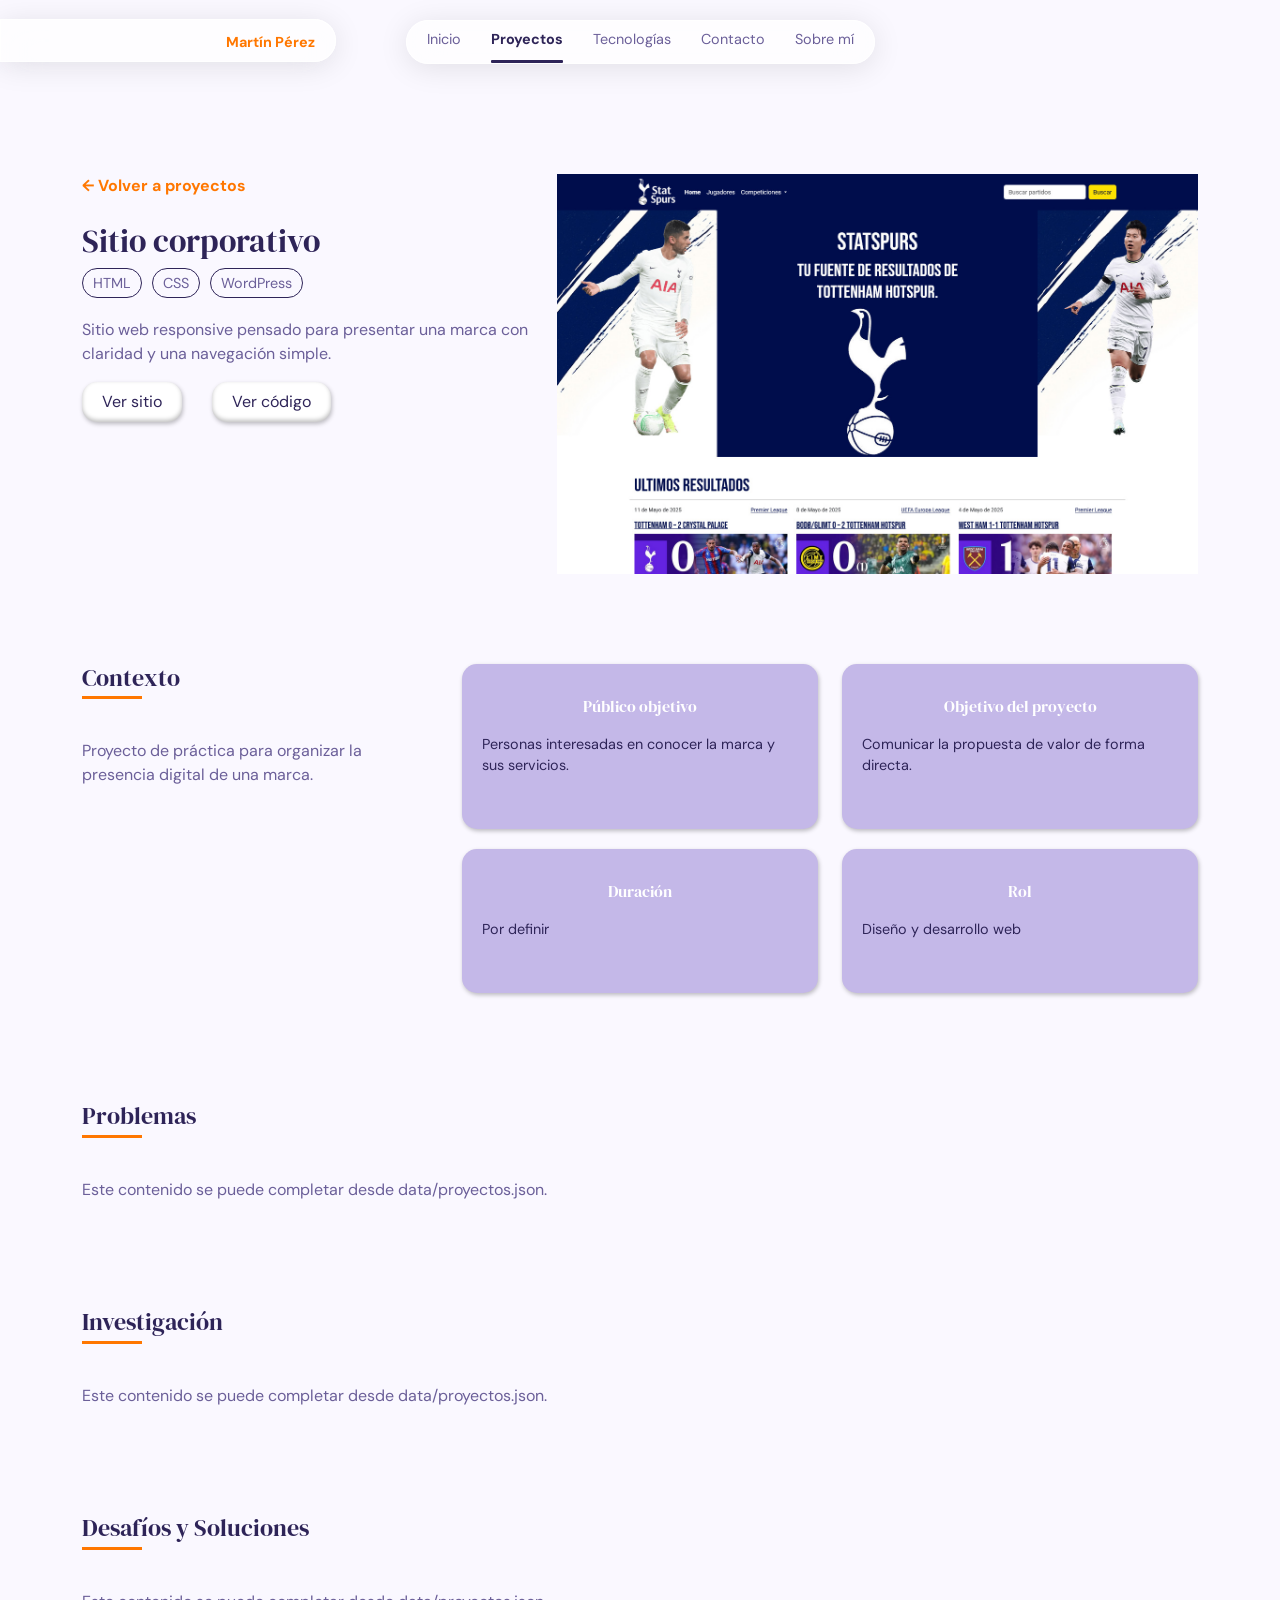
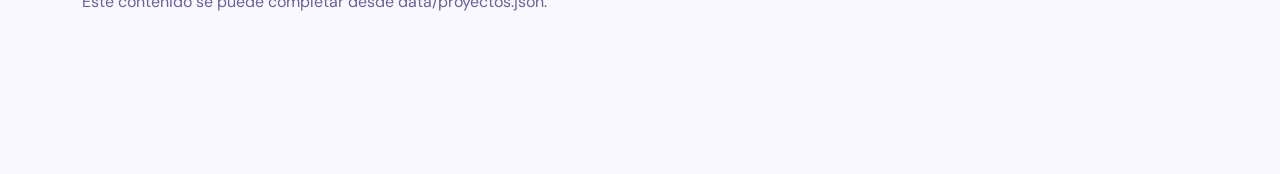
==== proyecto.html @ 92082eac "migrar portafolio de WordPress a HTML y JSON" ====
<!DOCTYPE html>
<html lang="es"><head><meta charset="UTF-8"><meta name="viewport" content="width=device-width, initial-scale=1.0"><title>Proyecto · Martín Pérez</title><link rel="preconnect" href="https://fonts.googleapis.com"><link rel="preconnect" href="https://fonts.gstatic.com" crossorigin><link href="https://fonts.googleapis.com/css2?family=DM+Sans:ital,opsz,wght@0,9..40,100..1000;1,9..40,100..1000&family=DM+Serif+Display:ital@0;1&display=swap" rel="stylesheet"><link href="https://cdn.jsdelivr.net/npm/bootstrap@5.3.8/dist/css/bootstrap.min.css" rel="stylesheet"><link rel="stylesheet" href="assets/estilo.css"></head>
<body><header><span class="logo"><a class="p-mediano" href="index.html">Martín Pérez</a></span><div class="container"><div class="header-inner"><nav><ul class="list-unstyled d-flex mb-0 align-items-center"><li><a class="p-mediano" href="index.html">Inicio</a></li><li><a class="p-mediano active" href="proyectos.html">Proyectos</a></li><li><a class="p-mediano" href="index.html#tecnologias">Tecnologías</a></li><li><a class="p-mediano" href="index.html#contacto">Contacto</a></li><li><a class="p-mediano" href="sobre-mi.html">Sobre mí</a></li></ul></nav></div></div></header><main><div class="container mt-4" data-detalle-proyecto><p>Cargando proyecto...</p></div></main><footer class="footer-principal mt-4"><div class="container"><div class="row justify-content-center"><div class="col-auto"><p class="footer-texto">Martín Pérez · Diseño y Desarrollo Web - <span class="footer-año">2026</span></p></div></div></div></footer><script src="assets/app.js" defer></script></body></html>
---- assets/estilo.css ----
@charset "UTF-8";
h1,
h2,
h3,
h4,
h5,
h6 {
  font-family: "DM Serif Display", serif;
  color: #2E2458;
  letter-spacing: 1.5;
}
h1 h1,
h2 h1,
h3 h1,
h4 h1,
h5 h1,
h6 h1 {
  font-size: 2.5rem;
}
h1 h2,
h2 h2,
h3 h2,
h4 h2,
h5 h2,
h6 h2 {
  font-size: 2rem;
}
h1 h3,
h2 h3,
h3 h3,
h4 h3,
h5 h3,
h6 h3 {
  font-size: 1.8rem;
}

p,
.p-mediano,
.p-pequeno,
.p-titulo {
  font-family: "DM Sans", sans-serif;
  color: #6B5F99;
}

.p-titulo {
  font-size: 1.5rem !important;
  color: #2E2458;
}

p {
  font-size: 1.1rem !important;
}

.p-mediano,
main a, .boton-detalle {
  font-size: 1rem !important;
}

main a, .boton-detalle {
  color: #FF7700 !important;
  font-weight: bold;
}
main a:hover, .boton-detalle:hover {
  color: #2E2458 !important;
}

.p-pequeno,
header a {
  font-size: 0.8rem !important;
}

.mt-5 {
  margin-top: 20vh !important;
}

.mt-4 {
  margin-top: 10vh !important;
}

@media (max-width: 1400px) {
  h1 {
    font-size: 2rem !important;
  }
  h2 {
    font-size: 1.5rem !important;
  }
  h3 {
    font-size: 1.2rem !important;
  }
  p,
  a {
    font-size: 1rem !important;
  }
  .p-titulo {
    font-size: 1.2rem !important;
  }
  .p-mediano,
  .p-pequeno {
    font-size: 0.9rem !important;
  }
}
header {
  position: sticky !important;
  top: 0;
  z-index: 2;
}

.texto-tarjeta-problemas {
  padding: 20px 20px 20px 20px;
}

* {
  margin: 0;
  padding: 0;
  box-sizing: border-box;
}

body {
  background-color: #FAF8FF;
}

header {
  padding: 1.25rem 0;
  position: relative;
}
header .logo {
  position: absolute;
  top: 50%;
  transform: translateY(-50%);
  z-index: 3;
}
header .logo a {
  font-family: "DM Sans", sans-serif;
  color: #FF7700;
  font-weight: bold;
  text-decoration: none;
  /* From https://css.glass */
  background: rgba(255, 255, 255, 0.7);
  box-shadow: 0 4px 30px rgba(0, 0, 0, 0.1);
  backdrop-filter: blur(20px);
  -webkit-backdrop-filter: blur(20px);
  border: 1px solid rgb(255, 255, 255);
  border-top-right-radius: 50px;
  border-bottom-right-radius: 50px;
  padding: 13px 20px 10px 25vh;
}
header .logo a:hover {
  background-color: #C4B8E8;
  color: rgb(64.9193548387, 50.8064516129, 124.1935483871);
  transition: all 0.3s ease;
}
header .container .header-inner {
  display: flex;
  justify-content: center;
  align-items: center;
  position: relative;
}
header .container nav {
  /* From https://css.glass */
  background: rgba(255, 255, 255, 0.7);
  border-radius: 50px;
  box-shadow: 0 4px 30px rgba(0, 0, 0, 0.1);
  backdrop-filter: blur(20px);
  -webkit-backdrop-filter: blur(20px);
  border: 1px solid rgb(255, 255, 255);
  padding: 6px 20px;
  z-index: 2;
}
header .container nav ul {
  margin-bottom: 0;
  gap: 30px;
}
header .container nav a {
  font-family: "DM Sans", sans-serif;
  color: #6B5F99;
  text-decoration: none;
  transition: background 0.2s;
  position: relative;
  display: inline-block;
  padding-bottom: 6px;
}
header .container nav a:hover {
  color: #FF7700 !important;
}
header .container nav a:hover::after {
  content: "";
  position: absolute;
  left: 0;
  bottom: -6px;
  width: 100%;
  height: 3px;
  background-color: #FF7700 !important;
  border-radius: 1px;
}
header .container nav a.active {
  font-weight: bold;
  color: #2E2458;
}
header .container nav a.active::after {
  content: "";
  position: absolute;
  left: 0;
  bottom: -6px;
  width: 100%;
  height: 3px;
  background-color: #2E2458;
  border-radius: 1px;
}
header .container nav .icono-idioma {
  height: 22px;
  border-radius: 3px;
  vertical-align: middle;
}
header .btn-menu {
  display: none;
  flex-direction: column;
  justify-content: center;
  gap: 5px;
  width: 40px;
  height: 40px;
  background: transparent;
  border: none;
  cursor: pointer;
  z-index: 3;
  position: absolute;
  right: 15px;
  top: 50%;
  transform: translateY(-50%);
}
header .btn-menu span {
  display: block;
  width: 100%;
  height: 3px;
  background-color: #6B5F99;
  border-radius: 2px;
  transition: transform 0.3s ease, opacity 0.3s ease;
}
header .btn-menu.abierto span:nth-child(1) {
  transform: translateY(8px) rotate(45deg);
}
header .btn-menu.abierto span:nth-child(2) {
  opacity: 0;
}
header .btn-menu.abierto span:nth-child(3) {
  transform: translateY(-8px) rotate(-45deg);
}
@media (max-width: 768px) {
  header .logo a {
    padding: 13px 20px 10px 25px;
    font-size: 0.9rem;
  }
  header .btn-menu {
    display: flex;
  }
  header .container .header-inner nav {
    display: none;
    position: absolute;
    top: calc(100% + 10px);
    left: 0;
    right: 0;
    width: 90%;
    margin: 0 auto;
  }
  header .container .header-inner nav ul {
    flex-direction: column;
    align-items: flex-start;
    gap: 12px;
  }
  header .container .header-inner nav.abierto {
    display: block;
  }
}

main a {
  color: #FF7700;
  text-decoration: none;
  font-family: "DM Sans", sans-serif;
  transition: color 0.2s;
  font-weight: bold;
}
main a:hover {
  color: #2E2458;
}
main p,
main span {
  font-weight: 400;
}
main .fotomia-main {
  width: 100%;
  max-height: 400px;
  border-radius: 15px;
  -o-object-fit: cover;
     object-fit: cover;
  box-shadow: 1px 2px 4px 0px rgba(0, 0, 0, 0.25);
}

.botones-hero {
  gap: 1.875rem;
}

button {
  background-color: #fff;
  color: #2E2458;
  border: none;
  padding: 8px 20px;
  font-family: "DM Sans", sans-serif;
  font-size: 1rem;
  cursor: pointer;
  transition: background 0.2s;
  border-radius: 15px;
}
button:hover {
  background-color: #FF7700;
  color: #fff;
}
button {
  box-shadow: 1px 2px 4px 0px rgba(0, 0, 0, 0.25), inset 0px -2px 4px 0px rgba(0, 0, 0, 0.25);
}

.seccion-proyectos {
  margin-top: 20px;
}

.container-tecnologias {
  padding: 40px 0;
}
.container-tecnologias .ul-tecnologias {
  list-style: none;
  padding-left: 40px;
  margin: 0;
  position: relative;
}
.container-tecnologias .ul-tecnologias::before {
  content: "";
  position: absolute;
  left: 10px;
  top: 15px;
  bottom: 15px;
  width: 2px;
  background-color: #2f2a63;
}
.container-tecnologias .ul-tecnologias .indicador-tecnologia {
  position: absolute;
  width: 18px;
  height: 18px;
  border-radius: 50%;
  background-color: #FF7700;
  left: 2px;
  transform: translateY(-50%);
  transition: top 0.35s cubic-bezier(0.65, 0, 0.35, 1);
  z-index: 1;
}
.container-tecnologias li {
  font-family: "DM Sans", sans-serif;
  color: #2E2458;
  margin-bottom: 40px;
  position: relative;
  cursor: pointer;
  transition: opacity 0.2s ease;
}
.container-tecnologias li p {
  color: #2E2458;
  transition: color 0.3s ease;
}
.container-tecnologias li p.active {
  color: #FF7700;
  font-weight: bold;
}
.container-tecnologias li.active {
  color: #FF7700;
  font-weight: bold;
}

h2 {
  margin-bottom: 40px;
}
h2::after {
  content: "";
  display: block;
  width: 60px;
  height: 3px;
  background-color: #FF7700;
  margin-top: 4px;
}

.h2-centrado::after {
  content: "";
  display: block;
  width: 60px;
  height: 3px;
  background-color: #FF7700;
  margin-top: 4px;
  margin-left: 44%;
}

.tarjeta-proyecto.tarjeta-intereses {
  background-color: #C4B8E8;
  height: 98%;
  position: relative;
}
.tarjeta-proyecto.tarjeta-intereses .subtitulo {
  color: #fff !important;
}
.tarjeta-proyecto.tarjeta-intereses p {
  color: #2E2458 !important;
}
.tarjeta-proyecto .categoria {
  position: absolute;
  font-family: "DM Sans", sans-serif;
  color: #fff;
  padding: 8px 20px;
  background-color: #6B5F99;
  border-radius: 50px;
  top: 20px;
  right: 20px;
}
.tarjeta-proyecto h3 {
  margin-bottom: 10px;
}
.tarjeta-proyecto {
  position: relative;
}
.tarjeta-proyecto .texto-tarjeta-proyecto {
  padding: 0px 20px 0px 20px;
}
.tarjeta-proyecto .texto-tarjeta-sobre-mi {
  padding: 30px 20px 30px 20px;
}
.tarjeta-proyecto .texto-tarjeta-intereses {
  padding: 30px 20px 40px 20px;
}
.tarjeta-proyecto {
  background-color: #EDE9F8;
  border-radius: 15px;
  box-shadow: 0px 4px 8px rgba(0, 0, 0, 0.1);
}
.tarjeta-proyecto img {
  width: 100%;
  height: 300px;
  -o-object-fit: cover;
     object-fit: cover;
  padding-bottom: 20px;
  -o-object-position: top;
     object-position: top;
}
.tarjeta-proyecto .tags-tarjeta {
  margin-bottom: 20px !important;
  gap: 10px;
  font-family: "DM Sans", sans-serif;
  color: #6B5F99;
}
.tarjeta-proyecto .tags-tarjeta li {
  padding: 2px 10px;
  border: 1px solid #2E2458;
  border-radius: 50px;
}
.tarjeta-proyecto {
  box-shadow: 1px 2px 4px 0px rgba(0, 0, 0, 0.25);
}

.background-tecnologias {
  background: url("../assets/img/fondo-tecnologias.png");
  width: 100vw;
}

.tarjeta-tecnologia {
  background-color: #fff;
}
.tarjeta-tecnologia p {
  font-family: "DM Serif Display", serif;
  color: #2E2458 !important;
}
.tarjeta-tecnologia .p-mediano,
.tarjeta-tecnologia .p-pequeno {
  font-family: "DM Sans", sans-serif;
  color: #6B5F99 !important;
}
.tarjeta-tecnologia {
  border-radius: 15px;
  padding: 20px;
  box-shadow: 0px 4px 8px rgba(0, 0, 0, 0.1);
}
.tarjeta-tecnologia h4 {
  margin-bottom: 10px;
}
.tarjeta-tecnologia p {
  color: #6B5F99;
}
.tarjeta-tecnologia .barra-progreso-container {
  width: 100%;
  height: 4px;
  background-color: #EDE9F8;
  border-radius: 2px;
  margin-top: 8px;
}
.tarjeta-tecnologia .barra-progreso-container .barra-progreso {
  height: 100%;
  background-color: #2E2458;
  border-radius: 2px;
  transition: width 0.4s ease;
}

.tarjeta-contacto {
  background-color: #EDE9F8;
  color: #6B5F99;
  font-family: "DM Sans", sans-serif;
  border-radius: 15px;
  padding: 40px 80px;
  box-shadow: 1px 2px 4px 0px rgba(0, 0, 0, 0.25);
}
.tarjeta-contacto h2 {
  margin-bottom: 10px;
}
.tarjeta-contacto p {
  color: #6B5F99;
}
.tarjeta-contacto a {
  color: #2E2458;
  text-decoration: none;
  transition: color 0.2s;
  font-size: 1rem;
}
.tarjeta-contacto a:hover {
  color: #FF7700;
}
.tarjeta-contacto label {
  font-weight: bold;
}
.tarjeta-contacto .campo-contacto {
  width: 100%;
  border: 1.5px solid #dde1f0;
  border-radius: 8px;
  padding: 10px 14px;
  font-family: "DM Sans", sans-serif;
  font-size: 0.9rem;
  color: #2E2458;
  background-color: #fff;
  transition: border-color 0.2s ease;
  outline: none;
  resize: none;
  border-color: #6B5F99;
}
.tarjeta-contacto .campo-contacto:focus {
  border-color: #FF7700;
}

.campo-contacto-row {
  margin-top: 40px;
}

.footer-texto {
  /* From https://css.glass */
  background: rgb(46, 36, 88);
  border-radius: 50px;
  box-shadow: 0 4px 30px rgba(0, 0, 0, 0.1);
  backdrop-filter: blur(5px);
  -webkit-backdrop-filter: blur(5px);
  border: 1px solid rgba(46, 36, 88, 0.3);
  color: #fff;
  padding: 6px 20px;
}
.footer-texto ul {
  margin-bottom: 0;
  gap: 30px;
}
.footer-texto a {
  font-family: "DM Sans", sans-serif;
  color: #6B5F99;
  text-decoration: none;
  transition: background 0.2s;
  position: relative;
  display: inline-block;
  padding-bottom: 6px;
}
.footer-texto a:hover {
  color: #FF7700 !important;
}
.footer-texto a:hover::after {
  content: "";
  position: absolute;
  left: 0;
  bottom: -6px;
  width: 100%;
  height: 3px;
  background-color: #FF7700 !important;
  border-radius: 1px;
}
.footer-texto a.active {
  font-weight: bold;
  color: #2E2458;
}
.footer-texto a.active::after {
  content: "";
  position: absolute;
  left: 0;
  bottom: -6px;
  width: 100%;
  height: 3px;
  background-color: #2E2458;
  border-radius: 1px;
}
.footer-texto .footer-año {
  color: #FF7700;
}

button.active {
  background-color: #FF7700;
  color: #fff;
}

.active {
  color: #FF7700;
}

.inactive {
  color: grey;
}

#tecnologias,
#contacto,
#Contexto,
#Desafios,
#Problemas,
#Investigacion {
  /* Empuja el freno del scroll 25% antes de llegar a la sección */
  scroll-margin-top: 25vh;
}

.subtitulo {
  font-family: "DM Serif Display", serif;
  color: #2E2458;
}

.icono-intereses {
  position: absolute !important;
  bottom: 13px !important;
  right: 13px !important;
  z-index: -1;
}

.tags-tarjeta {
  margin-bottom: 20px !important;
  gap: 10px;
  font-family: "DM Sans", sans-serif;
  color: #6B5F99;
}
.tags-tarjeta li {
  padding: 2px 10px;
  border: 1px solid #2E2458;
  border-radius: 50px;
}

.foto-main-proyecto {
  width: 100%;
  max-height: 400px;
  -o-object-fit: cover;
     object-fit: cover;
  -o-object-position: top;
     object-position: top;
}

.tarjeta-intereses.tarjeta-intereses {
  background-color: #C4B8E8;
  height: 98%;
  position: relative;
}
.tarjeta-intereses.tarjeta-intereses .subtitulo {
  color: #fff !important;
}
.tarjeta-intereses.tarjeta-intereses p {
  color: #2E2458 !important;
}
.tarjeta-intereses.tarjeta-intereses {
  z-index: 1;
}
.tarjeta-intereses .categoria {
  position: absolute;
  font-family: "DM Sans", sans-serif;
  color: #fff;
  padding: 8px 20px;
  background-color: #6B5F99;
  border-radius: 50px;
  top: 20px;
  right: 20px;
}
.tarjeta-intereses h3 {
  margin-bottom: 10px;
}
.tarjeta-intereses {
  position: relative;
}
.tarjeta-intereses .texto-tarjeta-proyecto {
  padding: 0px 20px 0px 20px;
}
.tarjeta-intereses .texto-tarjeta-sobre-mi {
  padding: 30px 20px 30px 20px;
}
.tarjeta-intereses .texto-tarjeta-intereses {
  padding: 30px 20px 40px 20px;
}
.tarjeta-intereses {
  background-color: #EDE9F8;
  border-radius: 15px;
  box-shadow: 0px 4px 8px rgba(0, 0, 0, 0.1);
}
.tarjeta-intereses .tags-tarjeta {
  margin-bottom: 20px !important;
  gap: 10px;
  font-family: "DM Sans", sans-serif;
  color: #6B5F99;
}
.tarjeta-intereses .tags-tarjeta li {
  padding: 2px 10px;
  border: 1px solid #2E2458;
  border-radius: 50px;
}
.tarjeta-intereses {
  box-shadow: 1px 2px 4px 0px rgba(0, 0, 0, 0.25);
}

.numero-problema {
  background-color: #2E2458;
  color: #fff;
  padding: 1px 8px;
  border-radius: 100%;
}

.problemas-slider {
  padding: 1rem 3rem;
}

.swiper-slide {
  height: auto;
}

.tarjeta-proyecto {
  height: 100%;
}

.swiper-button-prev {
  margin-left: 15vh !important;
  color: #FF7700 !important;
}

.swiper-button-next {
  margin-right: 15vh !important;
  color: #FF7700 !important;
}

.galeria-proyecto-slider {
  padding: 3rem 0;
}

.galeria-proyecto-slider .swiper-slide {
  width: 350px;
  transition: 0.4s ease;
}

.galeria-proyecto-slider .swiper-slide img {
  width: 100%;
  display: block;
  border-radius: 10px;
  box-shadow: 0 10px 25px rgba(0, 0, 0, 0.25);
}

/* Oscurece las laterales */
.galeria-proyecto-slider .swiper-slide:not(.swiper-slide-active) {
  transform: scale(0.8);
}

/* Activa */
.galeria-proyecto-slider .swiper-slide-active {
  opacity: 1;
  transform: scale(1.25);
  z-index: 1;
}

.galeria-proyecto-slider .swiper-slide::after {
  content: "";
  position: absolute;
  left: 0;
  right: 0;
  bottom: 0;
  height: 120px;
}

.swiper-pagination-bullet {
  background: #C4B8E8 !important;
  opacity: 1 !important;
}

.swiper-pagination-bullet-active {
  background: #FF7700 !important;
}

.icono-problemas {
  height: 15vh;
  width: auto;
}

.links-contenidos a {
  font-size: 0.9rem !important;
}

/* Contenedor relativo para anclar los adornos */
.foto-contenedor {
  position: relative;
}

.fotomia-main {
  width: 100%;
  max-height: 400px;
  border-radius: 15px;
  box-shadow: 1px 2px 4px 0px rgba(0, 0, 0, 0.25);
  position: relative;
  z-index: 1;
  /* La foto queda encima de los adornos */
}

/* Borde naranja: esquina inferior derecha */
.borde-naranja {
  position: absolute;
  width: 100%;
  height: 100%;
  border: 5px solid #FF7700;
  bottom: 50px;
  right: -80px;
  z-index: 0;
}

/* Grilla de puntos: esquina superior izquierda */
.puntos {
  position: absolute;
  width: 120px;
  height: 185px;
  top: -20px;
  left: -145px;
  z-index: 0;
  background-image: radial-gradient(circle, #6b5bac 1.5px, transparent 1.5px);
  background-size: 12px 12px;
  z-index: 1;
}

.decoracion-circulo {
  position: absolute;
  width: 700px;
  height: 700px;
  border-radius: 50%;
  background: radial-gradient(circle, rgba(255, 145, 0, 0.575) 0%, rgba(255, 145, 0, 0.1) 50%, transparent 51%);
  top: 20px;
  right: 32px;
  animation: flotar 8s ease-in-out infinite;
  z-index: -1;
}

@keyframes flotar {
  0% {
    transform: translateY(0) scale(1);
  }
  50% {
    transform: translateY(-30px) scale(1.05);
  }
  100% {
    transform: translateY(0) scale(1);
  }
}
.decoracion-luz {
  position: absolute;
  width: 300px;
  height: 300px;
  right: 20px;
  top: 130px;
  border-radius: 50%;
  background: rgba(255, 180, 100, 0.25);
  filter: blur(90px);
  animation: respirar 5s ease-in-out infinite;
}

@keyframes respirar {
  0%, 100% {
    opacity: 0.4;
    transform: scale(1);
  }
  50% {
    opacity: 0.8;
    transform: scale(1.2);
  }
}
.decoracion-puntos {
  width: 120px;
  height: 185px;
  background-image: radial-gradient(circle, #6b5bac 1.5px, transparent 1.5px);
  background-size: 12px 12px;
  position: absolute;
  top: 100px;
  right: 42%;
  animation: puntos 6s ease-in-out infinite;
}

.ul-tecnologias li:hover {
  cursor: pointer;
}

/* Indicar que las imágenes son clickeables (lightbox) */
.lightbox-img {
  display: block;
  position: relative;
  overflow: hidden;
  cursor: zoom-in;
}

.lightbox-img img {
  transition: transform 0.3s ease, filter 0.3s ease;
  -o-object-position: top;
     object-position: top;
  /* la imagen se recorta mostrando siempre la parte de arriba */
}

.lightbox-img:hover img {
  transform: scale(1.03);
  filter: brightness(0.85);
}

/* Ícono de lupa al hacer hover */
.lightbox-img::after {
  content: "";
  position: absolute;
  top: 50%;
  left: 50%;
  width: 48px;
  height: 48px;
  transform: translate(-50%, -50%) scale(0.8);
  background-color: rgba(255, 255, 255, 0.9);
  border-radius: 50%;
  background-image: url("data:image/svg+xml;charset=UTF-8,%3csvg xmlns='http://www.w3.org/2000/svg' width='24' height='24' fill='%23000' viewBox='0 0 16 16'%3e%3cpath d='M6.5 12a5.5 5.5 0 1 0 0-11 5.5 5.5 0 0 0 0 11M13 6.5a6.5 6.5 0 1 1-13 0 6.5 6.5 0 0 1 13 0'/%3e%3cpath d='M10.344 11.742q.044.06.098.115l3.85 3.85a1 1 0 0 0 1.415-1.414l-3.85-3.85a1 1 0 0 0-.115-.1 6.5 6.5 0 0 1-1.398 1.4z'/%3e%3c/svg%3e");
  background-repeat: no-repeat;
  background-position: center;
  opacity: 0;
  transition: opacity 0.3s ease, transform 0.3s ease;
  pointer-events: none;
}

.lightbox-img:hover::after {
  opacity: 1;
  transform: translate(-50%, -50%) scale(1);
}

.ul-tecnologias li {
  cursor: pointer;
  transition: opacity 0.2s ease;
}

.ul-tecnologias li:hover p {
  color: #FF7700;
}

.ul-tecnologias li.active p {
  opacity: 1;
}

.paneles-tecnologia-wrapper {
  position: relative;
  display: grid;
  transition: height 0.35s cubic-bezier(0.65, 0, 0.35, 1);
  overflow: hidden;
}

.panel-tecnologias {
  grid-area: 1/1;
  width: 100%;
  align-self: start;
}

.trp-language-switcher {
  margin-top: 1.25rem;
  border-radius: 50px !important;
}
.trp-language-switcher span {
  font-family: "DM Sans", sans-serif;
  color: #6B5F99;
  font-weight: bold;
}
.trp-language-switcher span:hover {
  color: #FF7700 !important;
}
.trp-language-switcher span:hover::after {
  content: "";
  position: absolute;
  left: 0;
  bottom: -6px;
  width: 100%;
  height: 3px;
  background-color: #FF7700 !important;
  border-radius: 1px;
}
.trp-language-switcher span.active {
  font-weight: bold;
  color: #2E2458;
}
.trp-language-switcher span.active::after {
  content: "";
  position: absolute;
  left: 0;
  bottom: -6px;
  width: 100%;
  height: 3px;
  background-color: #2E2458;
  border-radius: 1px;
}
.trp-language-switcher .trp-language-item {
  padding: 1px 16px !important;
}
.trp-language-switcher .trp-switcher-dropdown-list {
  padding-top: 20px;
}

.problemas-slider {
  width: 100%;
  overflow: hidden;
}

.problemas-slider .swiper-wrapper {
  align-items: center;
}

.problemas-slider .swiper-slide {
  height: auto;
  box-sizing: border-box;
}

.tarjeta-proyecto {
  height: 100%;
}

.swiper-slide:not(.slide-con-imagen) .tarjeta-proyecto {
  max-height: 1000px;
}

.lightbox-img img {
  padding-bottom: 0px;
}

.orden-imagen {
  border-top-right-radius: 15px;
  border-bottom-right-radius: 15px;
  width: 100%;
  height: 220px;
  /* o el alto que prefieras */
  -o-object-fit: cover;
     object-fit: cover;
}/*# sourceMappingURL=estilo.css.map */


/* Migración estática: tarjetas y paneles cargados desde JSON */
.enlace-tarjeta-proyecto {
  display: block;
  color: inherit;
  text-decoration: none;
}
.enlace-tarjeta-proyecto:hover {
  color: inherit;
}
.panel-tecnologias[hidden] {
  display: none !important;
}
.paginador button {
  min-width: 42px;
}
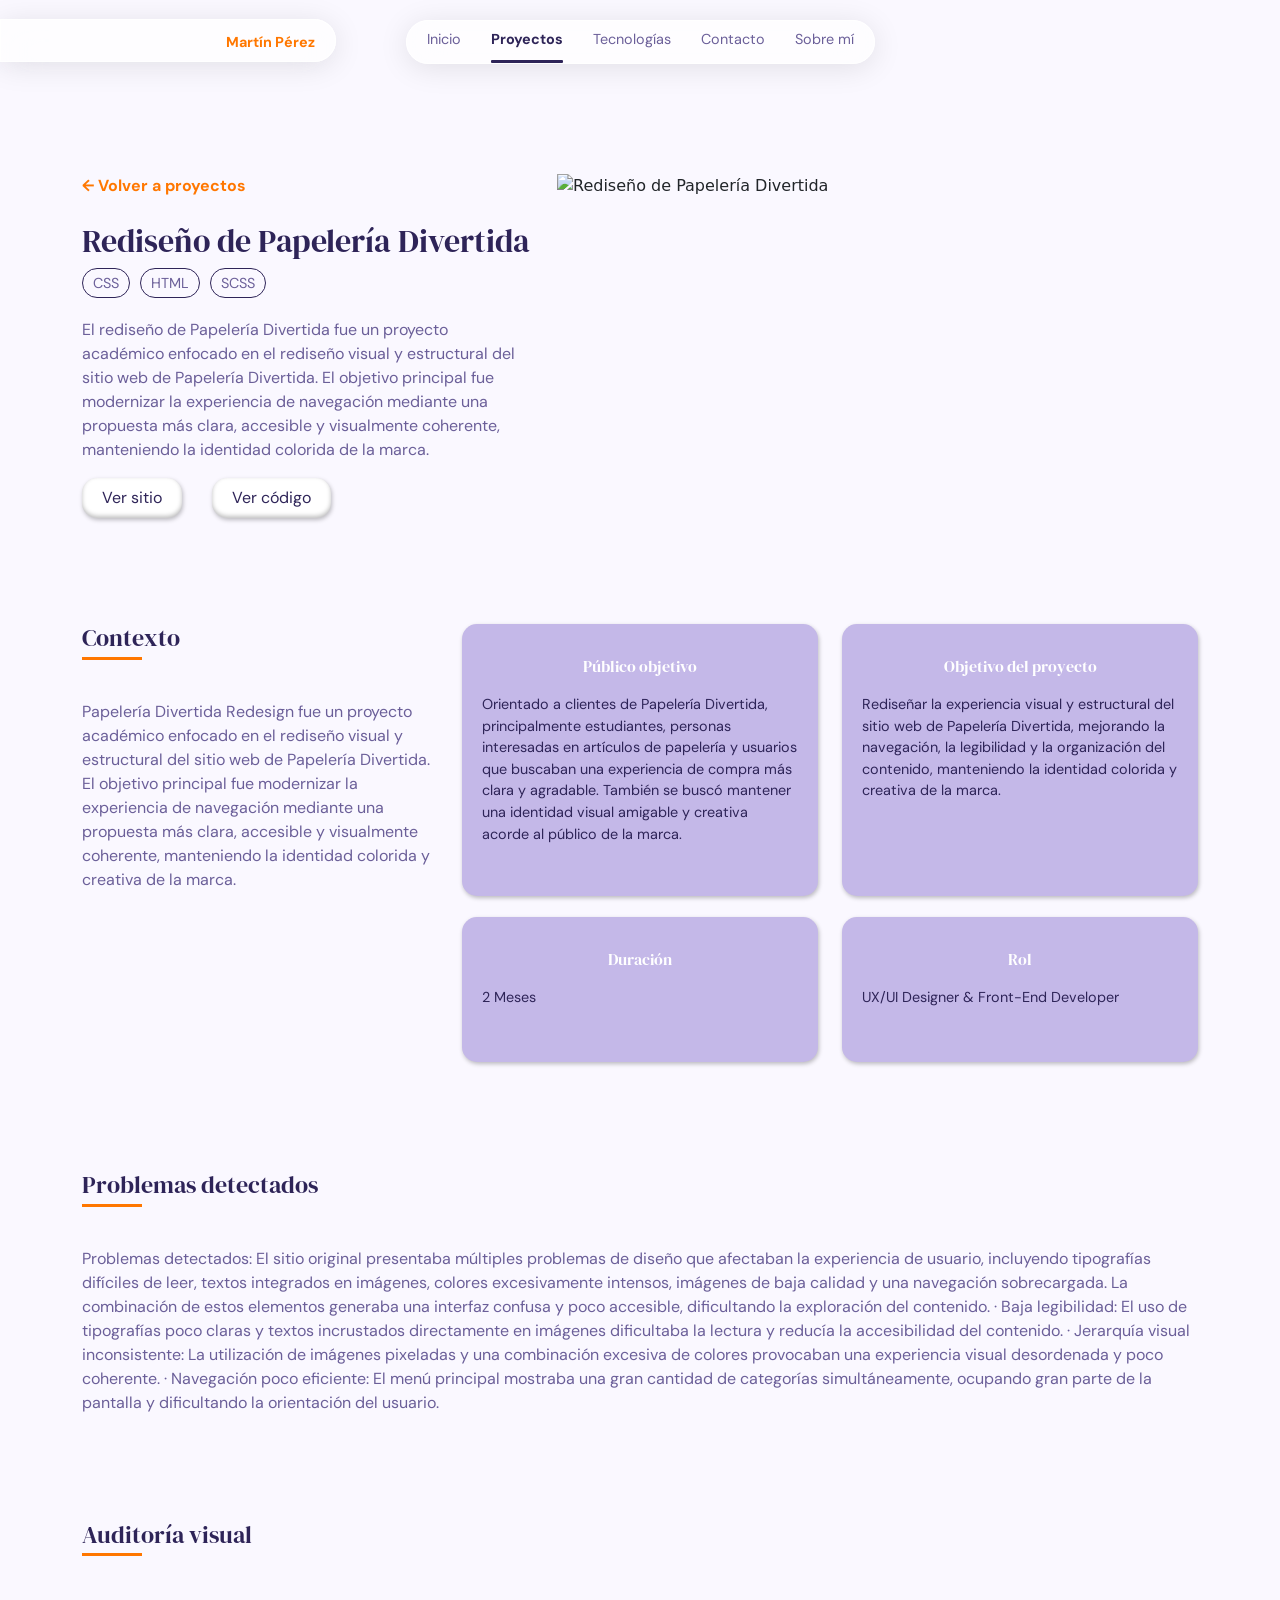
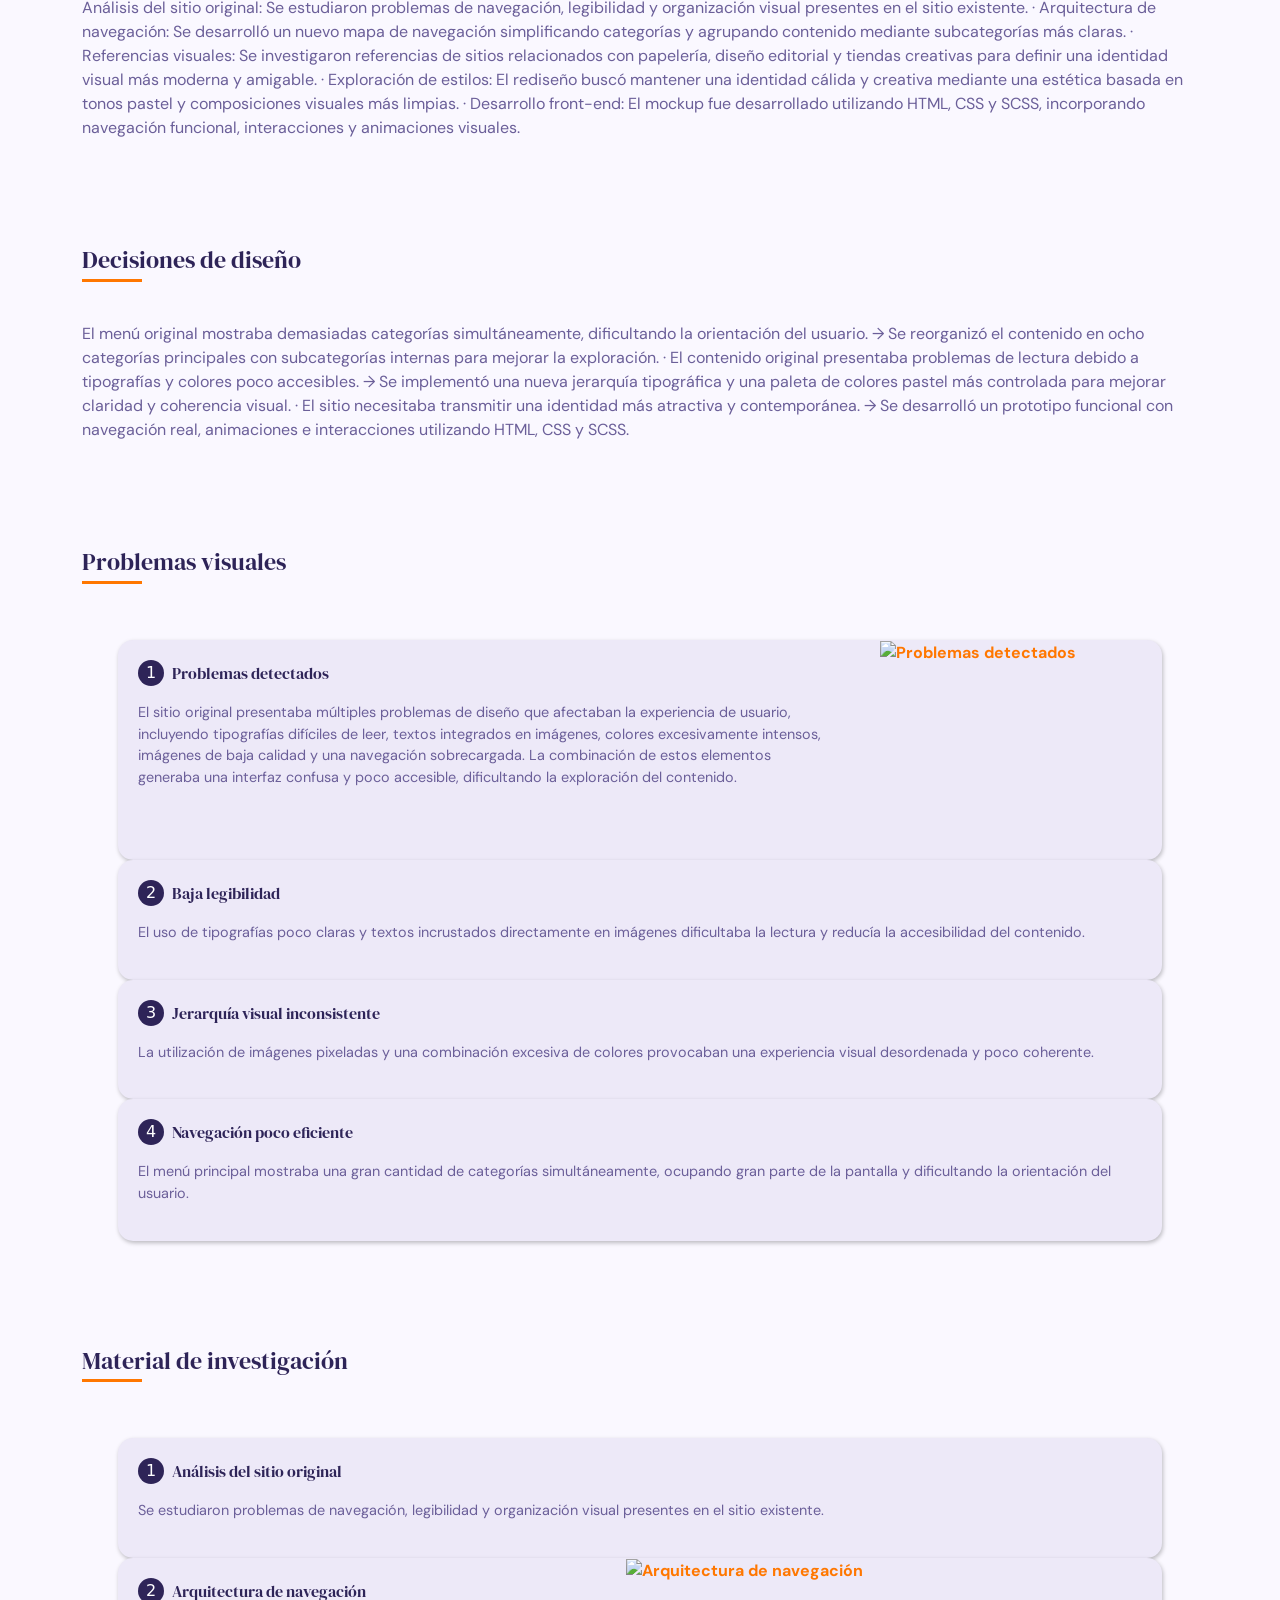
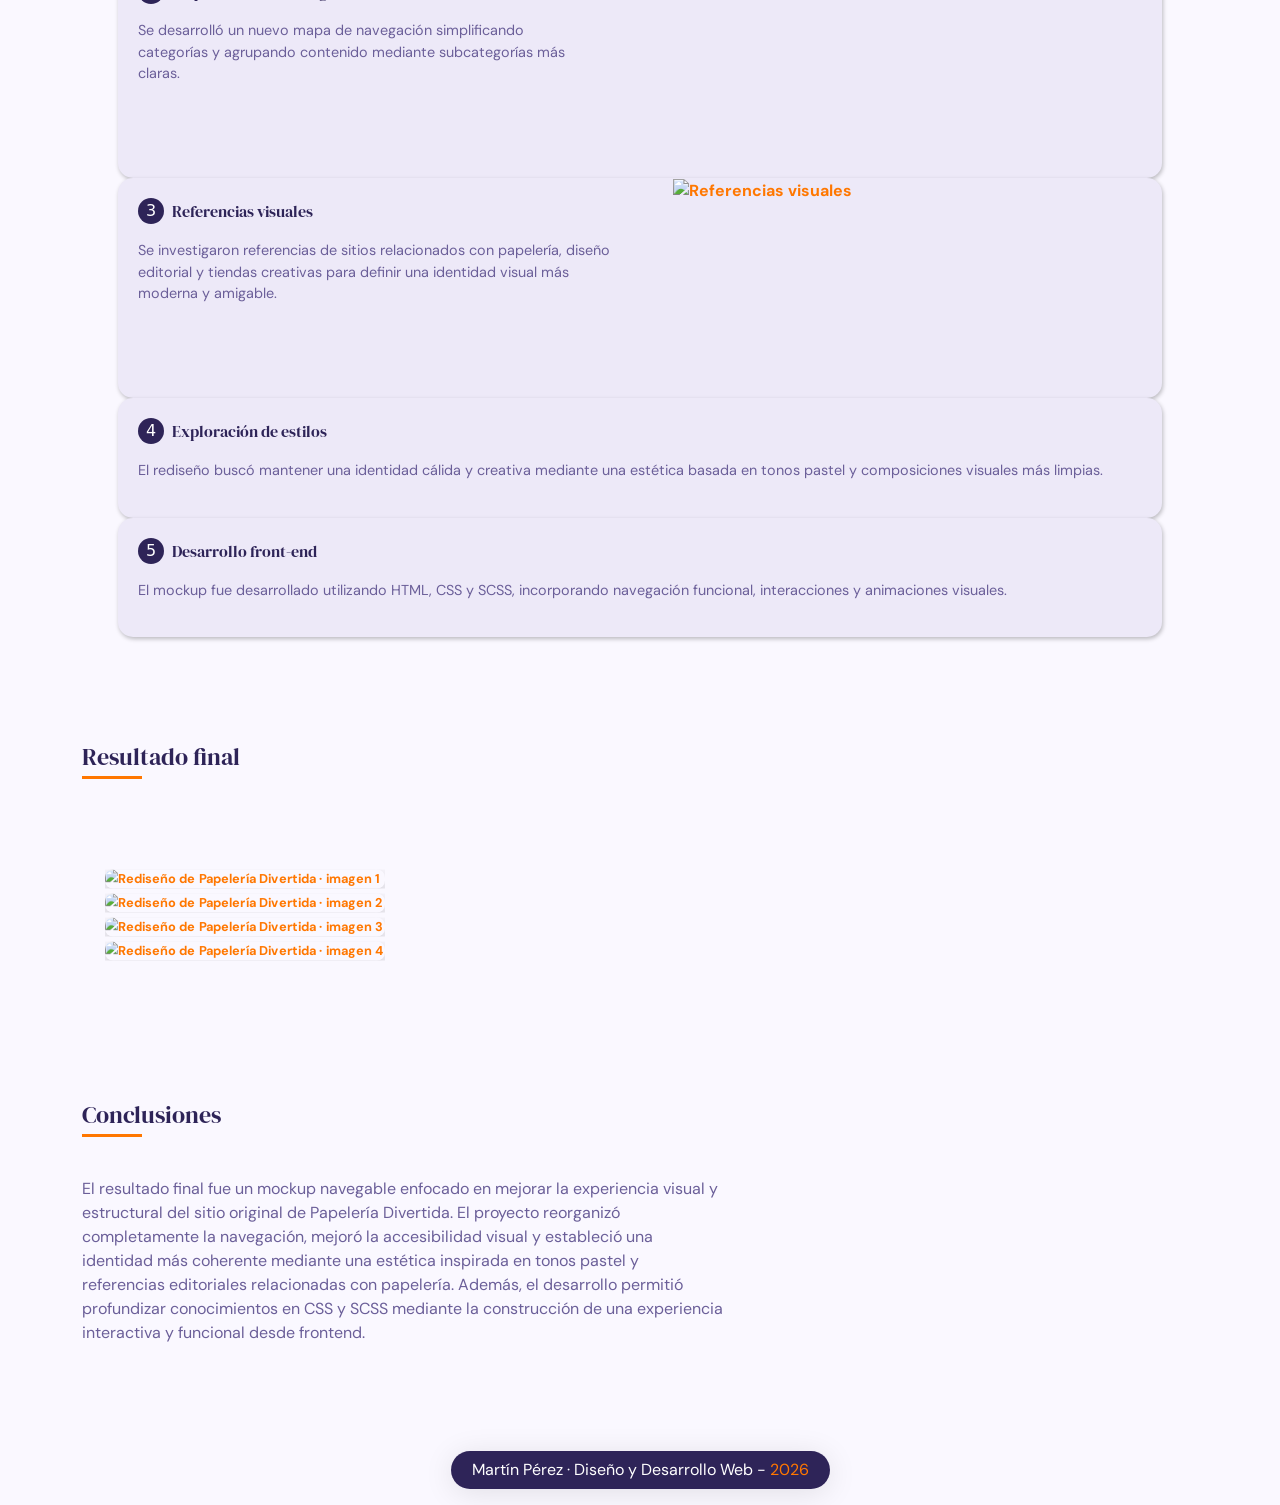
==== commit 238e8e7a: "replicar carruseles y lightbox en detalles" ====
--- a/proyecto.html
+++ b/proyecto.html
@@ -1,3 +1,35 @@
 <!DOCTYPE html>
-<html lang="es"><head><meta charset="UTF-8"><meta name="viewport" content="width=device-width, initial-scale=1.0"><title>Proyecto · Martín Pérez</title><link rel="preconnect" href="https://fonts.googleapis.com"><link rel="preconnect" href="https://fonts.gstatic.com" crossorigin><link href="https://fonts.googleapis.com/css2?family=DM+Sans:ital,opsz,wght@0,9..40,100..1000;1,9..40,100..1000&family=DM+Serif+Display:ital@0;1&display=swap" rel="stylesheet"><link href="https://cdn.jsdelivr.net/npm/bootstrap@5.3.8/dist/css/bootstrap.min.css" rel="stylesheet"><link rel="stylesheet" href="assets/estilo.css"></head>
-<body><header><span class="logo"><a class="p-mediano" href="index.html">Martín Pérez</a></span><div class="container"><div class="header-inner"><nav><ul class="list-unstyled d-flex mb-0 align-items-center"><li><a class="p-mediano" href="index.html">Inicio</a></li><li><a class="p-mediano active" href="proyectos.html">Proyectos</a></li><li><a class="p-mediano" href="index.html#tecnologias">Tecnologías</a></li><li><a class="p-mediano" href="index.html#contacto">Contacto</a></li><li><a class="p-mediano" href="sobre-mi.html">Sobre mí</a></li></ul></nav></div></div></header><main><div class="container mt-4" data-detalle-proyecto><p>Cargando proyecto...</p></div></main><footer class="footer-principal mt-4"><div class="container"><div class="row justify-content-center"><div class="col-auto"><p class="footer-texto">Martín Pérez · Diseño y Desarrollo Web - <span class="footer-año">2026</span></p></div></div></div></footer><script src="assets/app.js" defer></script></body></html>
+<html lang="es">
+<head>
+    <meta charset="UTF-8">
+    <meta name="viewport" content="width=device-width, initial-scale=1.0">
+    <title>Proyecto · Martín Pérez</title>
+    <link rel="preconnect" href="https://fonts.googleapis.com">
+    <link rel="preconnect" href="https://fonts.gstatic.com" crossorigin>
+    <link href="https://fonts.googleapis.com/css2?family=DM+Sans:ital,opsz,wght@0,9..40,100..1000;1,9..40,100..1000&family=DM+Serif+Display:ital@0;1&display=swap" rel="stylesheet">
+    <link href="https://cdn.jsdelivr.net/npm/bootstrap@5.3.8/dist/css/bootstrap.min.css" rel="stylesheet">
+    <link href="https://cdn.jsdelivr.net/npm/swiper@12/swiper-bundle.min.css" rel="stylesheet">
+    <link href="https://cdn.jsdelivr.net/npm/glightbox/dist/css/glightbox.min.css" rel="stylesheet">
+    <link rel="stylesheet" href="assets/estilo.css">
+</head>
+<body>
+<header>
+    <span class="logo"><a class="p-mediano" href="index.html">Martín Pérez</a></span>
+    <div class="container"><div class="header-inner">
+        <button class="btn-menu" aria-label="Abrir menú" aria-expanded="false"><span></span><span></span><span></span></button>
+        <nav><ul class="list-unstyled d-flex mb-0 align-items-center">
+            <li><a class="p-mediano" href="index.html">Inicio</a></li>
+            <li><a class="p-mediano active" href="proyectos.html">Proyectos</a></li>
+            <li><a class="p-mediano" href="index.html#tecnologias">Tecnologías</a></li>
+            <li><a class="p-mediano" href="index.html#contacto">Contacto</a></li>
+            <li><a class="p-mediano" href="sobre-mi.html">Sobre mí</a></li>
+        </ul></nav>
+    </div></div>
+</header>
+<main><div class="container mt-4" data-detalle-proyecto><p>Cargando proyecto...</p></div></main>
+<footer class="footer-principal mt-4"><div class="container"><div class="row justify-content-center"><div class="col-auto"><p class="footer-texto">Martín Pérez · Diseño y Desarrollo Web - <span class="footer-año">2026</span></p></div></div></div></footer>
+<script src="https://cdn.jsdelivr.net/npm/glightbox/dist/js/glightbox.min.js" defer></script>
+<script src="https://cdn.jsdelivr.net/npm/swiper@12/swiper-bundle.min.js" defer></script>
+<script src="assets/app.js" defer></script>
+</body>
+</html>
--- a/assets/estilo.css
+++ b/assets/estilo.css
@@ -1066,3 +1066,67 @@
 .paginador button {
   min-width: 42px;
 }
+
+
+/* Responsive estático */
+html,
+body {
+  overflow-x: hidden;
+}
+@media (max-width: 992px) {
+  header .logo a { padding-left: 2rem; }
+  .foto-contenedor { margin-top: 3rem; }
+  .borde-naranja { right: -24px; bottom: 24px; }
+  .puntos { left: -30px; }
+  .tarjeta-contacto { padding: 2rem; }
+}
+@media (max-width: 768px) {
+  header { padding: 0.9rem 0; min-height: 66px; }
+  header .logo { left: 0; }
+  header .logo a { padding: 10px 18px 9px 1rem; font-size: 0.9rem; }
+  header .container .header-inner { min-height: 46px; }
+  header .btn-menu { right: 0; }
+  header .container .header-inner nav { z-index: 4; padding: 1rem; background: rgba(255, 255, 255, 0.96); }
+  header .container .header-inner nav ul { align-items: stretch; }
+  header .container .header-inner nav li { width: 100%; }
+  header .container .header-inner nav a { display: block; padding: 0.4rem 0; }
+  main > .container, .seccion-contacto .container, footer .container { padding-left: 1rem; padding-right: 1rem; }
+  h1 { font-size: 2.25rem; }
+  h2 { font-size: 1.65rem; margin-bottom: 1.5rem; }
+  .botones-hero { gap: 0.75rem; }
+  .botones-hero li, .botones-hero a, .botones-hero button { width: 100%; }
+  .foto-contenedor { margin-top: 3.5rem; padding: 0 1rem; }
+  .puntos { left: -5px; top: -28px; width: 90px; height: 130px; }
+  .borde-naranja { right: -2px; bottom: -18px; }
+  .seccion-proyectos { margin-top: 4rem; }
+  .seccion-proyectos > .col-12:first-child { align-items: flex-start !important; gap: 0.75rem; flex-direction: column; }
+  .seccion-proyectos > .col-12:first-child a { margin-bottom: 1rem; }
+  .background-tecnologias { width: 100%; }
+  .container-tecnologias { padding: 2.5rem 1rem; }
+  .container-tecnologias .ul-tecnologias { padding-left: 2.5rem; flex-direction: column !important; flex-wrap: nowrap !important; gap: 0; margin-bottom: 2rem; }
+  .container-tecnologias .ul-tecnologias li { margin-bottom: 1.25rem; }
+  .paneles-tecnologia-wrapper { min-height: 12rem; }
+  .tarjeta-contacto { padding: 1.5rem 1rem; }
+  .redes-contacto { gap: 1.25rem !important; flex-wrap: wrap; }
+  .footer-texto { text-align: center; white-space: normal; }
+  .paginador { margin-top: 1rem; }
+}
+
+
+/* Tarjetas de proyectos con altura uniforme */
+.enlace-tarjeta-proyecto {
+  height: 100%;
+}
+.enlace-tarjeta-proyecto .tarjeta-proyecto {
+  display: flex;
+  flex-direction: column;
+  height: 100%;
+}
+.enlace-tarjeta-proyecto .texto-tarjeta-proyecto {
+  display: flex;
+  flex: 1;
+  flex-direction: column;
+}
+.enlace-tarjeta-proyecto .link-flecha {
+  margin-top: auto;
+}
